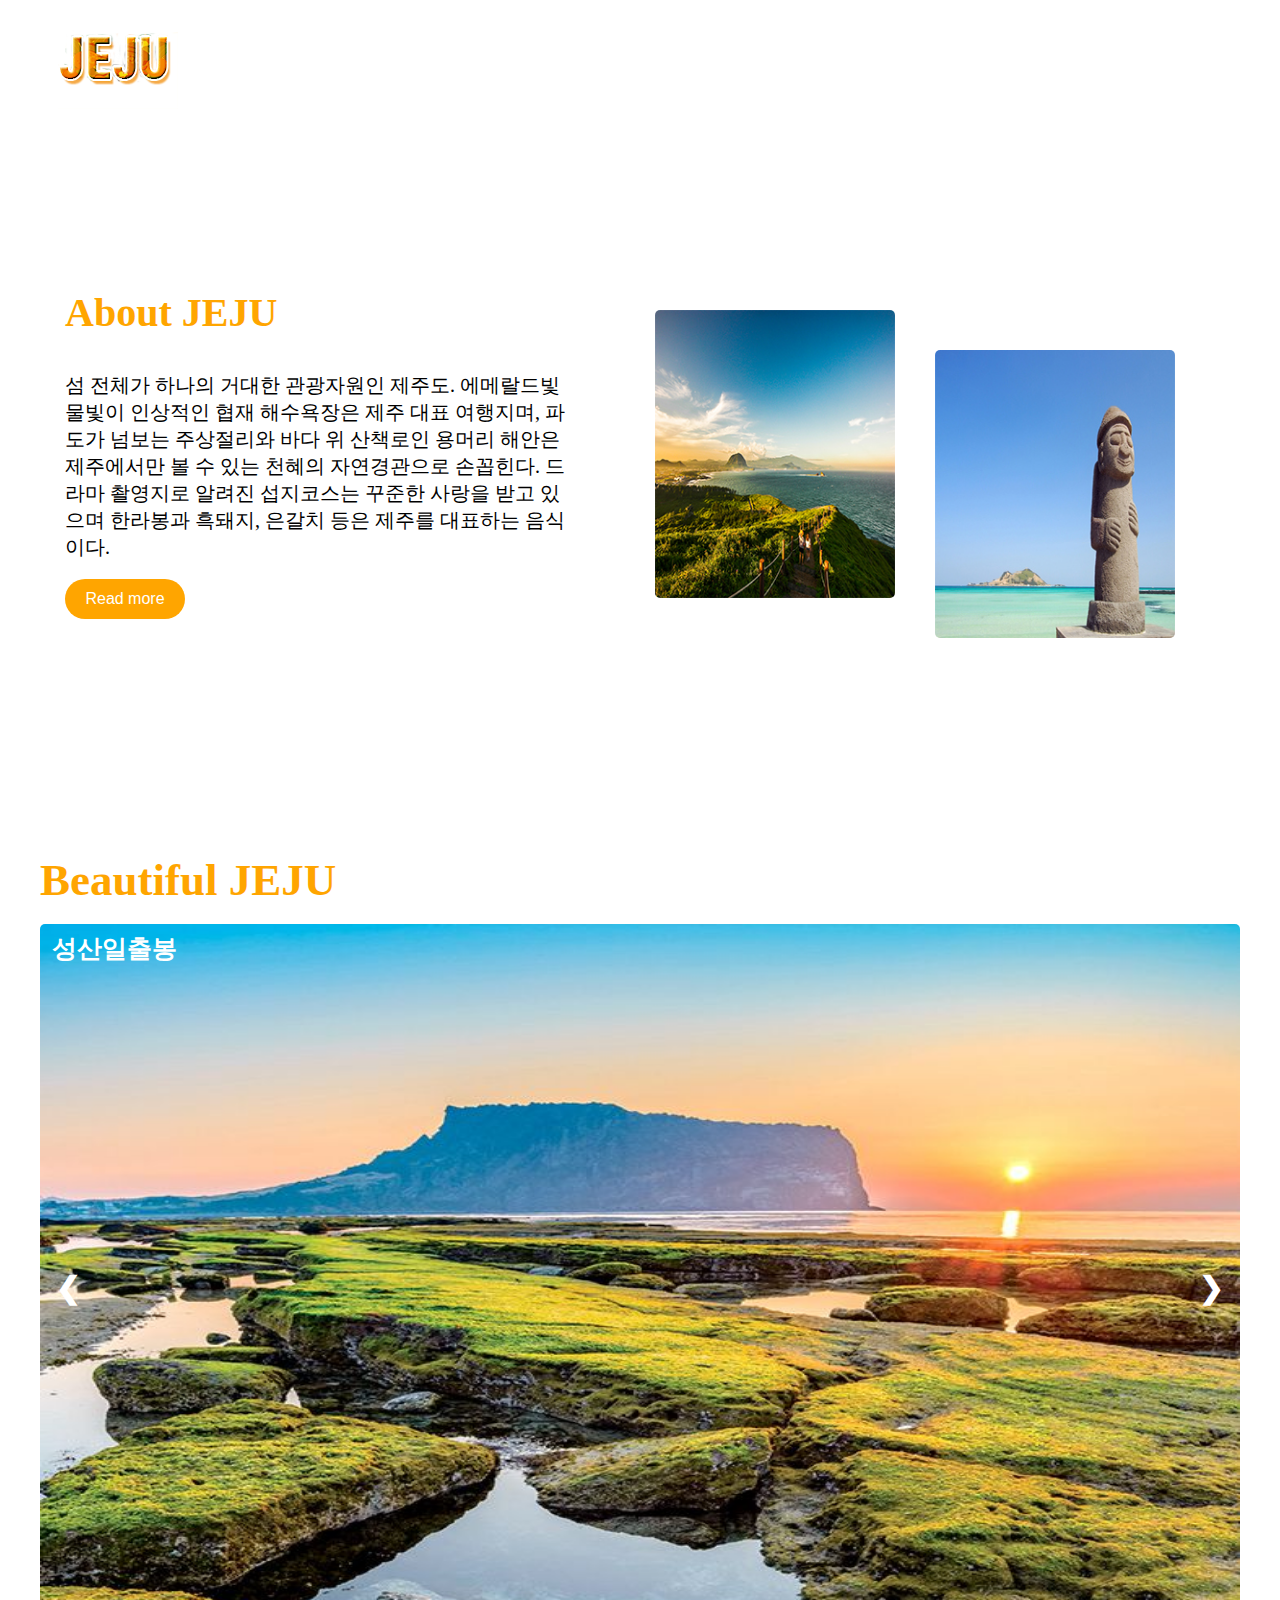
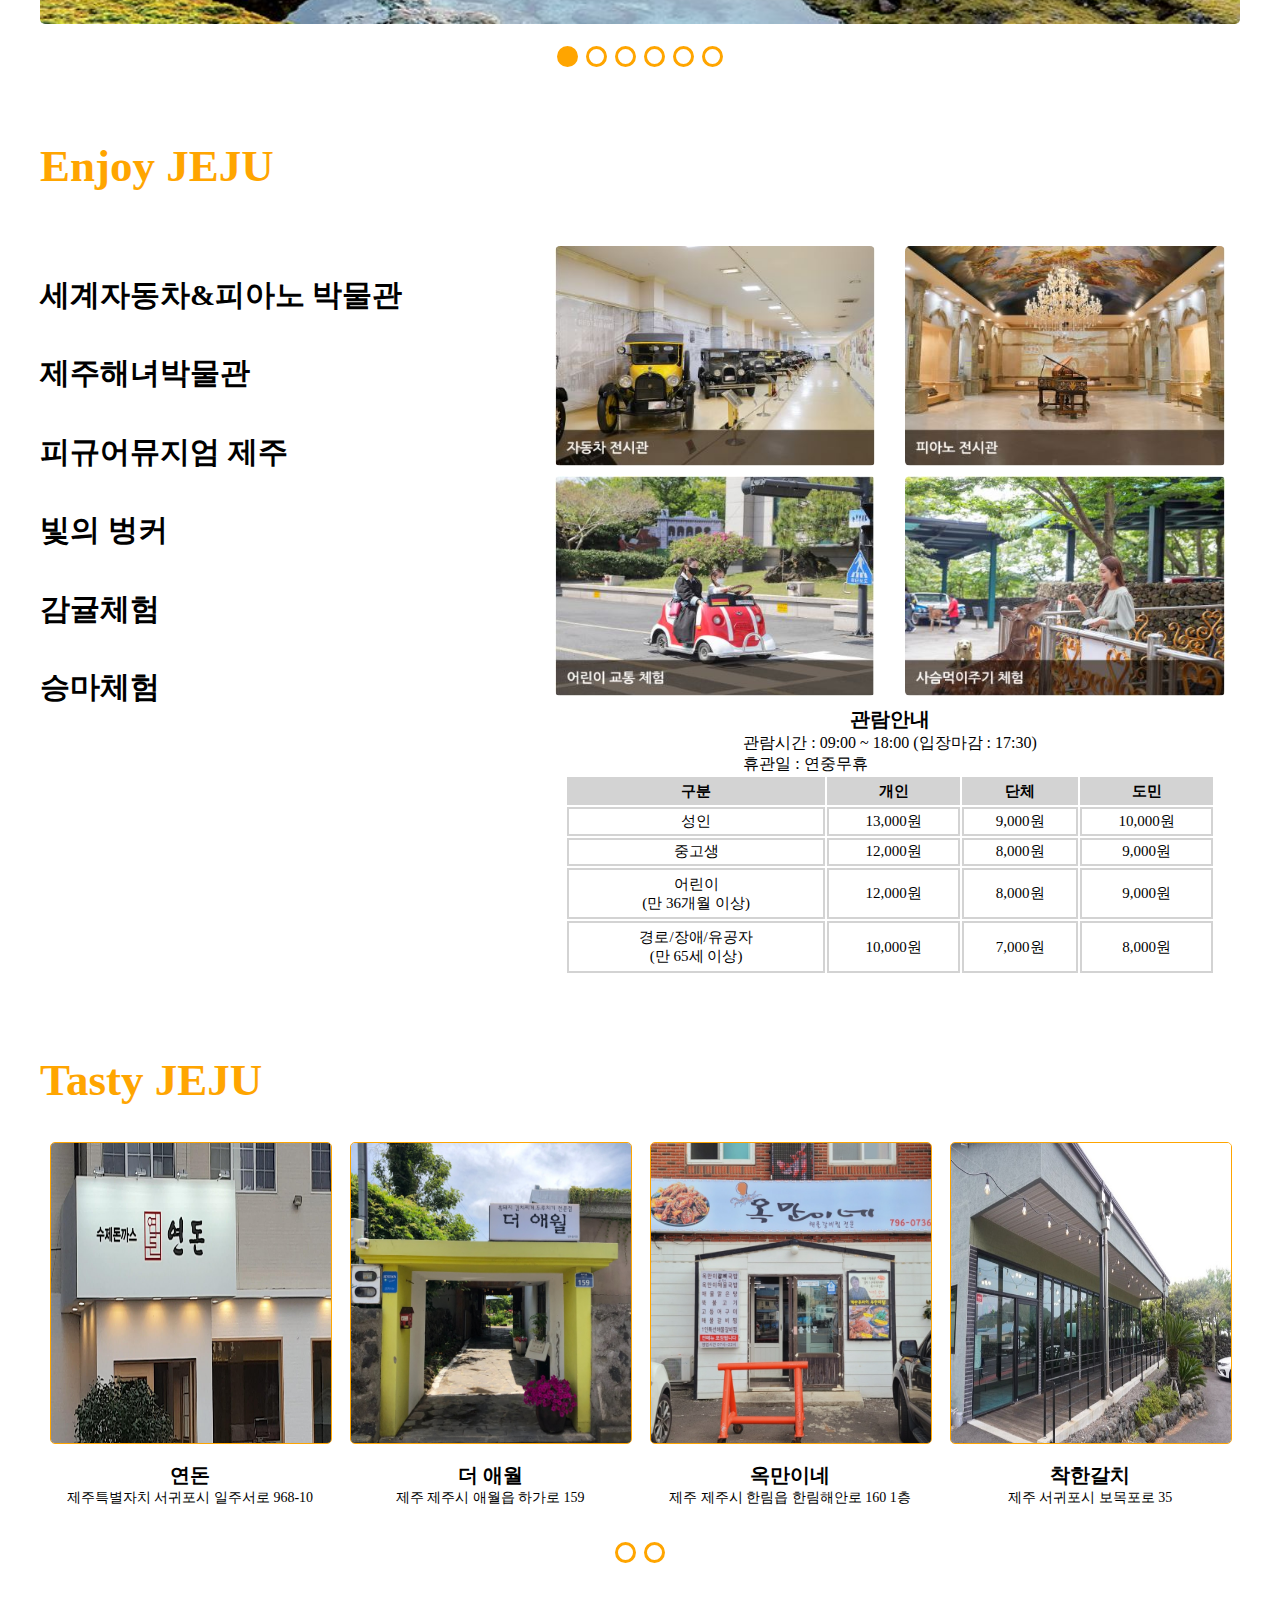
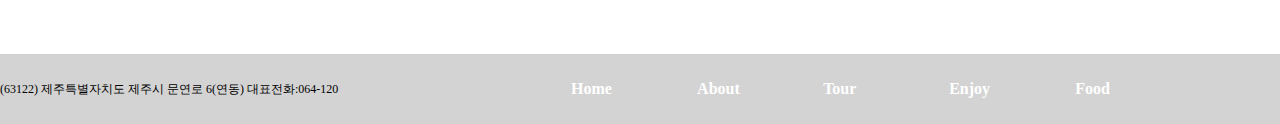
==== index.html @ 67ec4fa1 "수정" ====
<!DOCTYPE html>
<html lang="en">
<head>
    <meta charset="UTF-8">
    <meta http-equiv="X-UA-Compatible" content="IE=edge">
    <meta name="viewport" content="width=device-width, initial-scale=1.0">
    <title>Beautiful JEJU</title>
    <link rel="stylesheet" href="css/common.css">
    <link rel="stylesheet" href="css/main.css">

    <script src="https://ajax.googleapis.com/ajax/libs/jquery/3.6.0/jquery.min.js" ></script>
    <script src="js/sectionthree_button.js"></script>
    <script src="js/sectionfour img.js"></script>
    <script src="js/sectionfour img2.js"></script>
    <script src="js/sectionfour img3.js"></script>
    <script src="js/sectionfour img4.js"></script>
    <script src="js/sectionfour img5.js"></script>
    <script src="js/sectionfour img6.js"></script>
    <script src="js/sectionfour img7.js"></script>
    <script src="js/sectionfour img8.js"></script>
    
    
</head>
<body>
    <div id="wrap">

    <header>
        <video src="video/header2.mp4" autoplay loop muted></video>
        <div id="headerul">
          <ul>
              <li><a href="index.html"><img src="img/logo.png" alt="logo"></a></li>
              <li><a href="#sectionone">About</a></li>
              <li><a href="#sectiontwo">Tour</a></li>
              <li><a href="#sectionthree">Enjoy</a></li>
              <li><a href="#sectionfour">Food</a></li>
          </ul>
        </div>
    </header>
    
    <button onclick="topFunction()" id="topbtn" >Top</button>

    <script>
       
    mybutton = document.getElementById("topbtn");

    window.onscroll = function() {scrollFunction()};

    function scrollFunction() {
    if (document.body.scrollTop > 200 || document.documentElement.scrollTop > 200) {
    mybutton.style.display = "block";
    } else {
    mybutton.style.display = "none";
    }
    }
    function topFunction() {
     document.body.scrollTop = 0; 
    document.documentElement.scrollTop = 0; 
    }
    </script>

    <div id="sectionone">
        <div id="sectionone_div">
        <div id="sectionone_text">
      <h1>About JEJU</h1><br><br>
      <span>섬 전체가 하나의 거대한 관광자원인 제주도. 에메랄드빛 물빛이 인상적인 협재 해수욕장은
           제주 대표 여행지며, 파도가 넘보는 주상절리와 바다 위 산책로인 용머리 해안은 제주에서만 
           볼 수 있는 천혜의 자연경관으로 손꼽힌다. 드라마 촬영지로 알려진 섭지코스는 꾸준한 사랑을
            받고 있으며 한라봉과 흑돼지, 은갈치 등은 제주를 대표하는 음식이다.</span><br><br>
            <button type="button">Read more</button>
        </div>
        
        <div id="sectionone_img">
           <img id="sectiononeimg_one" src="img/sectionone img_one.jpg" alt="img">
           <img id="sectiononeimg_two" src="img/sectionone img_two.jpg" alt="img" >
        </div>
       </div> 
    </div>

    

    <div id="sectiontwo">
        <div id="sectiontwo_div">
        <div id="sectiontwo_text"> 
            <h1>Beautiful JEJU</h1><br>       
        </div>

        <div id="sectiontwo_slide">
          
          <div class="mySlides fade">
            <img src="img/sectiontwo_img1(성산일출봉).jpg" alt="img">
            <div class="slide_text">성산일출봉</div>
          </div>

          <div class="mySlides fade">
              <img src="img/sectiontwo_img2(천지연폭포).jpg" alt="img">
              <div class="slide_text">천지연폭포</div>
          </div>

          <div class="mySlides fade">
              <img src="img/sectiontwo_img3(협재).jpg" alt="img">
              <div class="slide_text">협재해수욕장</div>
          </div>

          <div class="mySlides fade">
              <img src="img/sectiontwo_img4(한라산백록담).jpg" alt="img">
              <div class="slide_text">한라산</div>
          </div>

          <div class="mySlides fade">
              <img src="img/sectiontwo_img5(섭지코지).jpg" alt="img">
              <div class="slide_text">섭지코지</div>
          </div>

          <div class="mySlides fade">
              <img src="img/sectiontwo_img6(쇠소깍).jpg" alt="img">
              <div class="slide_text">쇠소깍</div>
          </div>

          <a class="prev" onclick="plusSlides(-1)">&#10094;</a>
          <a class="next" onclick="plusSlides(1)">&#10095;</a>

        </div><br>
        <div style="text-align: center;">
           <span class="dot" onclick="currentSlide(1)"></span>
           <span class="dot" onclick="currentSlide(2)"></span>
           <span class="dot" onclick="currentSlide(3)"></span>
           <span class="dot" onclick="currentSlide(4)"></span>
           <span class="dot" onclick="currentSlide(5)"></span>
           <span class="dot" onclick="currentSlide(6)"></span>
        </div>
        
      </div>  
    </div>
 
         <script>
        var slideIndex = 0;
        showSlides();
        
        function showSlides() {
        var i;
        var slides = document.getElementsByClassName("mySlides");
        var dots = document.getElementsByClassName("dot");
        for (i = 0; i < slides.length; i++) {
            slides[i].style.display = "none";  
        }
        slideIndex++;
        if (slideIndex > slides.length) {slideIndex = 1}    
        for (i = 0; i < dots.length; i++) {
            dots[i].className = dots[i].className.replace(" active", "");
        }
        slides[slideIndex-1].style.display = "block";  
        dots[slideIndex-1].className += " active";
        setTimeout(showSlides, 3000);
        }

        
    </script>   

    <script>
        var slideIndex = 1;
        showSlidestwo(slideIndex);

        function plusSlides(n) {
        showSlidestwo(slideIndex += n);
        }

        function currentSlide(n) {
        showSlidestwo(slideIndex = n);
        }

        function showSlidestwo(n) {
        var i;
        var slides = document.getElementsByClassName("mySlides");
        var dots = document.getElementsByClassName("dot");
        if (n > slides.length) {slideIndex = 1}    
        if (n < 1) {slideIndex = slides.length}
        for (i = 0; i < slides.length; i++) {
        slides[i].style.display = "none";  
        }
        for (i = 0; i < dots.length; i++) {
        dots[i].className = dots[i].className.replace(" active", "");
        }
        slides[slideIndex-1].style.display = "block";  
        dots[slideIndex-1].className += " active";
        }
    </script>
     

    <div id="sectionthree">
        <div id="sectionthree_div">
        <div id="sectionthree_text">
           <br><br> <h1>Enjoy JEJU</h1>
        </div>
        <br><br><br>
        <div id="sectionthree_button">
           <ul>
              <li id="btn1"><span>세계자동차&피아노 박물관</span></li> 
              <li id="btn2"><span >제주해녀박물관</span></li>
              <li id="btn3"><span>피규어뮤지엄 제주</span></li>
              <li id="btn4"><span>빛의 벙커</span></li>
              <li id="btn5"><span>감귤체험</span></li>
              <li id="btn6"><span>승마체험</span></li>
           </ul>

           <div id="sectionthree_imgbox">
             <div id="box1">
                 <img src="img/car.JPG" alt="img">
                 <img src="img/piano.JPG" alt="img">
                 <img src="img/child.JPG" alt="img">
                 <img src="img/deer.JPG" alt="img">
             </div>
             <div id="infobox">
                 <div>
                 <p>관람안내</p>
                 <span>관람시간 : 09:00 ~ 18:00 (입장마감 : 17:30)</span><br>
                 <span>휴관일 : 연중무휴</span>
                </div>
             <table>
                 
                 <tr>
                     <th>구분</th>
                     <th>개인</th>
                     <th>단체</th>
                     <th>도민</th>
                 </tr>
                 <tr>
                     <td>성인</td>
                     <td>13,000원</td>
                     <td>9,000원</td>
                     <td>10,000원</td>
                 </tr>
                 <tr>
                     <td>중고생</td>
                     <td>12,000원</td>
                     <td>8,000원</td>
                     <td>9,000원</td>
                 </tr>
                 <tr>
                     <td>어린이<br>(만 36개월 이상)</td>
                     <td>12,000원</td>
                     <td>8,000원</td>
                     <td>9,000원</td>
                 </tr>
                 <tr>
                     <td>경로/장애/유공자<br>(만 65세 이상)</td>
                     <td>10,000원</td>
                     <td>7,000원</td>
                     <td>8,000원</td>
                 </tr>
                 
             </table>
            </div>
            </div>
           
           <div id="sectionthree_imgbox2">
              <div id="box2">
                  <img src="img/home(해녀의집).jpg" alt="img">
                  <img src="img/fire(불턱).jpg" alt="img">
                  <img src="img/sea(바다속으로).jpg" alt="img">
                  <img src="img/history(해녀의역사).jpg" alt="img">
              </div>
              <div id="infobox2">
              <table id="infobox_table1">
                 <p>관람시간</p>
                 <tr>
                     <th>관람시간</th>
                     <td>09:00 ~ 17:00</td>
                 </tr>
                 <tr>
                     <th>매표시간</th>
                     <td>09:00 ~ 17:00</td>
                 </tr>
                 <tr>
                     <th>어린이해녀관 운영시간</th>
                     <td>09:00 ~ 17:00(제한적 시범개방 중 휴관)</td>
                 </tr>
                 <tr>
                     <th>휴관일</th>
                     <td>1월 1일, 설날, 추석, 매주 월요일</td>
                 </tr>
              </table><br>
              <table id="infobox_table2">
                  <p>관람요금</p>
                  <tr>
                      <th>성인(25 ~ 64세)</th>
                      <td>개인 1,100원 / 단체 800원</td>
                  </tr>
                  <tr>
                      <th>청소년(13 ~ 24세) 및 군인</th>
                      <td>개인 500원 / 단체 300원</td>
                  </tr>
              </table>
            </div>
           </div>

          <div id="sectionthree_imgbox3">
            <div id="box3">
                <img src="img/tanos.jpg" alt="img">
                <img src="img/hulk.jpg" alt="img">
                <img src="img/joker.jpg" alt="img">
                <img src="img/alien.jpg" alt="img">
            </div>
            <div id="infobox3">
                <div id="text">
                <p>관람안내</p>
                <span>관람시간 : 10:00 ~ 18:00(입장마감 17시 30분)</span>
                <span id="left">휴관일 : 연중무휴</span><br>
            </div>
               <table >
                <p>관람요금</p>
                <tr>
                    <th>구분</th>
                    <th>성인</th>
                    <th>청소년</th>
                    <th>어린이</th>
                    <th>경로우대</th>
                </tr>
                <tr>
                    <th>개인</th>
                    <td>12,000원</td>
                    <td>10,000원</td>
                    <td>9,000원</td>
                    <td>9,000원</td>
                </tr>
                <tr>
                    <th>단체</th>
                    <td>10,000원</td>
                    <td>8,000원</td>
                    <td>7,000원</td>
                    <td>7,000원</td>
                </tr>
               </table>
            </div>
          </div>

          <div id="sectionthree_imgbox4">
              <div id="box4">
             <img src="img/sectionthree_4-1.png" alt="img">
             <img src="img/sectionthree_4-2.png" alt="img">
             <img src="img/sectionthree_4-3.png" alt="img">
             <img src="img/sectionthree_4-4.png" alt="img">
            </div>
          
          <div id="infobox4">
              <div id="text">
                  <p>관람안내</p>
                  <span>관람시간 : 10:00 ~ 19시(4월~9월, 입장마갑 18시)</span>
                  <span><b>관람시간 :</b>  10:00 ~ 18시(10월~3월, 입장마감 17시)</span>
              </div>
               <table>
                  <tr>
                      <th>대상</th>
                      <th>개인</th>
                      <th>단체/도민</th>
                  </tr>
                  <tr>
                      <td>성인 (20세이상)</td>
                      <td>18,000원</td>
                      <td>16,000원</td>
                  </tr>
                  <tr>
                      <td>청소년 (14세 ~ 19세)</td>
                      <td>13,000원</td>
                      <td>11,000원</td>
                  </tr>
                  <tr>
                      <td>어린이 (8세 ~ 13세)</td>
                      <td>10,000원</td>
                      <td>8,000원</td>
                  </tr>
                  <tr>
                      <td>특별요금 (4세 ~ 7세 미취학아동, 장애인 본인 할인)</td>
                      <td>8,000원</td>
                      <td>6,000원</td>
                  </tr>
                  
              </table>
            </div>
          </div>
           
          <div id="sectionthree_imgbox5">
            <div id="box5">
              <img src="img/sectionthree_5-1.JPG" alt="img">
              <img src="img/sectionthree_5-2.png" alt="img">
              <img src="img/sectionthree_5-3.JPG" alt="img">
              <img src="img/sectionthree_5-4.JPG" alt="img">
            </div>
            <div id="infobox5">
                <img src="img/infobox5_text.jpg" alt="">
              </div>
           </div>
               
            <div id="sectionthree_imgbox6">
              <div id="box6">
                  <img src="img/sectionthree_6-1.jpg" alt="img">
                  <img src="img/sectionthree_6-2.jpg" alt="img">
                  <img src="img/sectionthree_6-3.jpg" alt="img">
                  <img src="img/sectionthree_6-4.jpg" alt="img">
              </div>
              <div id="infobox6">
                 <div id="text">
                    <p>체험안내</p>
                    <span>체험시간 : 09:00 ~ 17:00(12:30 ~ 13:30 점심시간)</span>
                    <span>*연중무휴(매주 화요일은 사진 작가님 휴무일 입니다.)</span>
                 </div>
                 <table>
                     <tr>
                         <th>코스</th>
                         <th>요금</th>
                         <th>소요 시간</th>
                     </tr>
                     <tr>
                         <td>숲길A</td>
                         <td>44,000원</td>
                         <td>15분</td>
                     </tr>
                     <tr>
                         <td>숲길B</td>
                         <td>66,000원</td>
                         <td>30분</td>
                     </tr>
                     <tr>
                         <td>초원A</td>
                         <td>33,000원</td>
                         <td>15분</td>
                     </tr>
                     <tr>
                         <td>초원B</td>
                         <td>55,000원</td>
                         <td>30분</td>
                     </tr>
                     <tr>
                         <td>C코스(숲+초원)</td>
                         <td>110,000원</td>
                         <td>60분</td>
                     </tr>
                     <tr>
                         <td>액자 사진 촬영(액자+스냅사진 10장)</td>
                         <td>50,000원</td>
                         <td>보정 작업 3~4일 소요</td>
                     </tr>
                 </table>
              </div>
            </div>
                 
            </div>
          </div>

        </div>

    
    

   

    <div id="sectionfour">
        <div id="sectionfour_div">
           <div id="sectionfour_text">
               <h1>Tasty JEJU</h1><br><br>
           </div>
           <div id="sectionfour_slide1">
             <div id="sectionfour_1-1">
                <img src="img/sectionfour_1-1-1.jpg" alt="img" name="dongga"><br>
              <b>연돈</b> 
              <span>제주특별자치 서귀포시 일주서로 968-10</span> 
              </div> 
           <div>
               <img src="img/sectionfour_2-1-1.jpg" alt="img" name="blackpig"><br>
               <b>더 애월</b>
               <span>제주 제주시 애월읍 하가로 159</span>
           </div>
           <div>
               <img src="img/sectionfour_3-1-1.jpg" alt="img" name="okman"><br>
               <b>옥만이네</b>
               <span>제주 제주시 한림읍 한림해안로 160 1층</span>
           </div>
           <div>
               <img src="img/sectionfour_4-1-1.jpg" alt="img" name='garchi'><br>
               <b>착한갈치</b>
               <span>제주 서귀포시 보목포로 35</span>
           </div>
           </div>
           <div id="none">
           <div id="sectionfour_slide2">
             <div>
                 <img src="img/sectionfour_5-1-1.jpg" alt="img" name='lobster'><br>
                 <b>랍스터빈</b>
                 <span>제주 제주시 애월읍 애월해안로 752 1층</span>
             </div>
             <div>
                 <img src="img/sectionfour_6-1-1.jpg" alt="img" name='blackpig2'><br>
                 <b>돈사돈</b>
                 <span>제주 제주시 우평로 19</span>
             </div>
             <div>
                 <img src="img/sectionfour_7-1-1.jpg" alt="img" name='sammoo'><br>
                 <b>삼무국수</b>
                 <span>제주 제주시 삼무로3길 46-1 삼광빌딩</span>
             </div>
             <div>
                 <img src="img/sectionfour_8-1-1.jpg" alt="img" name='ssambob'><br>
                 <b>이춘옥원조고등어쌈밥</b>
                 <span>제주 제주시 애월읍 일주서로 7213</span>
             </div>
           </div>
        </div>
           <div style="text-align: center;">
            <span class="dot2" ></span>
            <span class="dot3" ></span>
            </div>
        </div>
    </div>




    <footer>
        <div id="realfooter">
        <span>(63122) 제주특별자치도 제주시 문연로 6(연동) 대표전화:064-120</span>
        <div id="footerul">
            <ul id="a">
                <li><a href="#headerul">Home</a></li>
                <li><a href="#sectionone">About</a></li>
                <li><a href="#sectiontwo">Tour</a></li>
                <li><a href="#sectionthree">Enjoy</a></li>
                <li><a href="#sectionfour">Food</a></li>
            </ul>
          </div>
        </div>
    </footer>

</div>
</body>
</html>
---- css/common.css ----
@charset "UTF-8";



@media (max-width:599px) {
       header{width: 100%; height: auto; }
       header video{width: 100%; height: auto;}
       #headerul{position: absolute;left: 3%; top: 1%;}
       #headerul ul{display: flex; justify-content: space-around; align-items: center; width: 600px;}
       #headerul li a{font-size: 30px; color: white; font-weight: bold; }
       #headerul a:hover{color: orange;}
       
       footer{width: 100%; height: 70px; background-color: lightgray;}
       #realfooter{display: flex; justify-content: space-between; 
              align-items: center; width: 100%;}
       footer span{width: 50%; height: auto; font-size: 75%;}       
       #footerul{ width: 80%; height: 70px;}
       #footerul #a{display: flex; flex-direction: row; justify-content: space-evenly; align-items: center; width: 80%; height: 70px;}
       #footerul ul li{width: 100%; height: auto;}
       #footerul li a{font-size: 1em; color: white; font-weight: bold;}
       #footerul a:hover{color: orange;}
}


@media (min-width:600px) {
       header{width: 100%; height: auto; }
       header video{width: 100%; height: auto;}
       #headerul{position: absolute;left: 3%; top: 1%;}
       #headerul ul{display: flex; justify-content: space-around; align-items: center; width: 600px;}
       #headerul li a{font-size: 30px; color: white; font-weight: bold; }
       #headerul a:hover{color: orange;}
       
       footer{width: 100%; height: 70px; background-color: lightgray;}
       #realfooter{display: flex; justify-content: space-between; 
              align-items: center; width: 100%;}
       footer span{width: 50%; height: auto; font-size: 75%;}       
       #footerul{ width: 80%; height: 70px;}
       #footerul #a{display: flex; flex-direction: row; justify-content: space-evenly; align-items: center; width: 80%; height: 70px;}
       #footerul ul li{width: 100%; height: auto;}
       #footerul li a{font-size: 1em; color: white; font-weight: bold;}
       #footerul a:hover{color: orange;}
}


@media (min-width:1300px) {
       header{width: 100%; height: auto; }
       header video{width: 100%; height: auto;}
       #headerul{position: absolute;left: 3%; top: 1%;}
       #headerul ul{display: flex; justify-content: space-around; align-items: center; width: 600px;}
       #headerul li a{font-size: 30px; color: white; font-weight: bold; }
       #headerul a:hover{color: orange;}
       
       footer{width: 100%; height: 70px; background-color: lightgray;}
       #realfooter{display: flex; justify-content: space-between; 
              align-items: center; width: 1300px;}
       footer span{width: 470px; height: auto; font-size: 100%;}       
       #footerul{ width: 600px; height: 70px;}
       #footerul #a{display: flex; flex-direction: row; justify-content: space-evenly; align-items: center; width: 600px; height: 70px;}
       #footerul ul li{width: 100%; height: auto;}
       #footerul li a{font-size: 25px; color: white; font-weight: bold;}
       #footerul a:hover{color: orange;}
}
---- css/main.css ----
@charset "UTF-8";


*{margin: 0 auto; padding: 0; }
ul,li,a{list-style: none; text-decoration: none;}
#wrap{width: 100%; height: auto;}



@media (max-width:599px) {
    #topbtn {display: none; position: fixed; bottom: 20px; right: 50px; z-index: 1; 
        border: none; background-color: orange; color: white; cursor: pointer; 
        border-radius: 50px; font-size: 18px; transition: 0.2s ease-in-out;
        width: 50px; height: 50px;}
    #topbtn:hover {background-color: skyblue;  }
    
    #sectionone{width: 100%; height: 600px;  display: flex;
                  align-items: center; }
    #sectionone_div{display: flex;
        justify-content: space-around; align-items: center; width: 100%; height: auto;}              
    #sectionone_text{width: 500px; height: auto;  }
    #sectionone h1{color: orange; font-weight: bold; font-size: 40px;}
    #sectionone span{font-size: 1em;}
    #sectionone button{width: 120px; height: 40px; border-radius: 22px; color: white; 
                     background-color: orange; border: none; font-size: 16px; cursor: pointer;}
    #sectionone button:hover{opacity: 0.7;}                
    #sectionone_img{width: 80%; height: auto;  display: flex; justify-content: space-evenly; 
        align-items: center;}
    #sectionone_img img{border-radius: 5px; }
    #sectiononeimg_one{margin: 0;}
    #sectiononeimg_two{margin: 80px 0 0 0;}
    
    #sectiontwo{width: 100%; height: 950px; display: flex; align-items: center;}
    #sectiontwo_div{width: 100%; height: 750px; display: flex;
                    flex-direction: column;}
    #sectiontwo_text{width: 350px; height: auto;   margin: 0;}
    #sectiontwo_text h1{color: orange; font-weight: bold; font-size: 45px; }
    
    #sectiontwo_slide{box-sizing: border-box; max-width: 1200px; position: relative; margin: auto;}
    .mySlides{display: none;}
    #sectiontwo_slide img{width: 100%; height: 700px; border-radius: 5px;}
    .prev, .next { cursor: pointer; position: absolute; top: 50%; width: auto; margin-top: -22px;
        padding: 16px; color: white; font-weight: bold; font-size: 30px; transition: 0.4s ease;
        border-radius: 0 3px 3px 0; user-select: none;}
    .next{right: 0; border-radius: 3px 0 0 3px;}   
    .prev:hover, .next:hover{color: orange; background-color: white}
    .slide_text{color: white; font-size: 25px; padding: 8px 12px; position: absolute; top: 0;
                font-weight: bold;}
    .dot { cursor: pointer; height: 15px; width: 15px; margin: 0 2px; background-color: white;
        border-radius: 50%; display: inline-block; transition: background-color 0.5s ease;
         border: 3px solid orange;}
    .active, .dot:hover { background-color: orange;  }   
    .mySlides{-webkit-animation-name: fade; -webkit-animation-duration: 1.5s; animation-name: fade;
              animation-duration: 1.5s;}
              @-webkit-keyframes fade {from {opacity: .4} to {opacity: 1}  }
              
              @keyframes fade { from {opacity: .4} to {opacity: 1} }
              
    
    #sectionthree{width: 100%; height: 950px; }
    #sectionthree_div{width: 100%; height: 900px; display: flex; flex-direction: column;
                      }
    #sectionthree_text{margin: 0;}
    #sectionthree_text h1{color: orange; font-weight: bold; font-size: 45px;} 
    #sectionthree_button{display: flex; justify-content: space-evenly; width: 100%; height: auto; }                 
    #sectionthree_button ul{width: 50%; height: auto; display: flex; flex-direction: column;
                            justify-content: space-evenly;}
    #sectionthree_button ul li{margin: 0; width: 60%; height: 50px; font-size: 1.5em; font-weight: bold; 
                               cursor: pointer; }
    #sectionthree_button ul li:hover{text-decoration: underline orange;  }
    #sectionthree_button ul li:active{text-decoration: underline orange;}
    #sectionthree_imgbox{width: 50%; height: 735px;}
    #box1{width: 100%; height: 460px; display: flex; flex-wrap: wrap; justify-content: space-evenly;}
    #sectionthree_imgbox img{width: 48%; height: 220px; border-radius: 5px; }
    #infobox{width: 100%; height: auto; display: flex; justify-content: space-evenly; flex-direction: column;}
    #infobox p{font-size: 20px; font-weight: bold; text-align: center;}
    #infobox table{width: 100%; height: 200px; text-align: center;}
    #infobox table tr th{background-color: lightgray;}
    #infobox table tr,th,td{border: 2px solid lightgray;}
    
    #sectionthree_imgbox2{width: 50%; height: 735px;display: none;}
    #box2{width: 100%; height: 460px; display: flex; flex-wrap: wrap; }
    #sectionthree_imgbox2 img{width: 48%; height: 220px; border-radius: 5px; }
    #infobox2{width: 100%; height: auto; display: flex; justify-content: space-evenly; flex-direction: column;}
    #infobox2 p{font-size: 20px; font-weight: bold; text-align: center;}
    #infobox2 table{width: 100%; height: 200px; text-align: center;}
    #infobox2 table tr th{background-color: lightgray;}
    #infobox2 table tr,th,td{border: 2px solid lightgray;}
    #infobox2 #infobox_table1{width: 100%; height: 100px;}
    #infobox2 #infobox_table2{width: 100%; height: 80px;}
    
    #sectionthree_imgbox3{width: 50%; height: 735px;display: none;}
    #box3{width: 100%; height: 460px; display: flex; flex-wrap: wrap; }
    #sectionthree_imgbox3 img{width: 48%; height: 220px; border-radius: 5px; }
    #infobox3{width: 100%; height: auto; display: flex; justify-content: space-evenly; flex-direction: column;}
    #infobox3 p{font-size: 20px; font-weight: bold; text-align: center;}
    #text{display: flex; flex-direction: column; }
    #left{margin-left: 0px;}
    #infobox3 table{width: 100%; height: 200px; text-align: center;}
    #infobox3 table tr th{background-color: lightgray;}
    #infobox3 table tr,th,td{border: 2px solid lightgray;}
    #infobox3 table{width: 100%; height: 150px;}
    
    #sectionthree_imgbox4{width: 50%; height: 735px;display:none ;}
    #box4{width: 100%; height: 460px; display: flex; flex-wrap: wrap; }
    #sectionthree_imgbox4 img{width: 48%; height: 220px; border-radius: 5px; }
    #infobox4{width: 100%; height: auto; display: flex; justify-content: space-evenly; flex-direction: column;}
    #infobox4 p{font-size: 20px; font-weight: bold; text-align: center;}
    #infobox4 table{width: 100%; height: 200px; text-align: center;}
    #infobox4 table tr th{background-color: lightgray;}
    #infobox4 table tr,th,td{border: 2px solid lightgray; font-size: 94%;}
    #infobox4 b{color: white; font-weight: normal;}
    
    #sectionthree_imgbox5{width: 50%; height: 735px;display: none;}
    #box5{width: 100%; height: 460px; display: flex; flex-wrap: wrap; }
    #sectionthree_imgbox5 img{width: 48%; height: 220px; border-radius: 5px;}
    #infobox5{width: 100%; height: auto; display: flex; justify-content: space-evenly; flex-direction: column; }
    #infobox5 img{width: 100%; height: 100%; border-radius: 0;}
    
    #sectionthree_imgbox6{width: 50%; height: 735px;display:none ;}
    #box6{width: 100%; height: 460px; display: flex; flex-wrap: wrap; }
    #sectionthree_imgbox6 img{width: 48%; height: 220px; border-radius: 5px;}
    #infobox6{width: 100%; height: auto; display: flex; justify-content: space-evenly; flex-direction: column;}
    #infobox6 p{font-size: 20px; font-weight: bold; text-align: center;}
    #infobox6 table{width: 100%; height: 200px; text-align: center;}
    #infobox6 table tr th{background-color: lightgray;}
    #infobox6 table tr,th,td{border: 2px solid lightgray; font-size: 94%;}
    #infobox6 b{color: white; font-weight: normal;}
    
    #sectionfour{width: 100%; height: 600px; }
    #sectionfour_div{width: 100%; height: 600px; display: flex;
        flex-direction: column; }
    #sectionfour_text{width: 300px; height: auto;   margin: 0;}
    #sectionfour_text h1{color: orange; font-weight: bold; font-size: 45px; }
    #sectionfour_slide1{width: 100%; height: auto; display: flex; justify-content: space-evenly;
                        align-items: center;  }
    #sectionfour_slide1 div{width: 90%; height: 400px; display: flex; flex-direction: column; }
    #sectionfour_slide1 div img{width: 90%; height: 300px; border-radius: 5px; border: 1px solid orange;}
    #sectionfour_slide1 div b{font-size: 1em; font-weight: bold;}
    #sectionfour_slide1 div span{font-size: 80%;}
    #none{display: none; width: 100%; height: auto;}
    #sectionfour_slide2{width: 100%; height: auto; display: flex; justify-content: space-evenly;
        align-items: center;  }
    #sectionfour_slide2 div{width: 90%; height: 400px; display: flex; flex-direction: column; }
    #sectionfour_slide2 div img{width: 90%; height: 300px; border-radius: 5px; border: 1px solid orange;}
    #sectionfour_slide2 div b{font-size: 1em; font-weight: bold;}
    #sectionfour_slide2 div span{font-size: 80%;}
    .dot2,.dot3{ cursor: pointer; height: 15px; width: 15px; margin: 0 2px; background-color: white;
        border-radius: 50%; display: inline-block; transition: 0.2s ease;
         border: 3px solid orange;}
    .dot2:hover,.dot3:hover{background-color: orange;}
}

@media (min-width:600px) {
    #topbtn {display: none; position: fixed; bottom: 20px; right: 50px; z-index: 1; 
        border: none; background-color: orange; color: white; cursor: pointer; 
        border-radius: 50px; font-size: 18px; transition: 0.2s ease-in-out;
        width: 50px; height: 50px;}
    #topbtn:hover {background-color: skyblue;  }
    
    #sectionone{width: 100%; height: 600px;  display: flex;
                  align-items: center; }
    #sectionone_div{display: flex;
        justify-content: space-evenly; align-items: center; width: 100%; height: auto;}              
    #sectionone_text{width: 36%; height: auto;  }
    #sectionone h1{color: orange; font-weight: bold; font-size: 40px; }
    #sectionone span{font-size: 1rem;}
    #sectionone button{width: 120px; height: 40px; border-radius: 22px; color: white; 
                     background-color: orange; border: none; font-size: 16px; cursor: pointer;}
    #sectionone button:hover{opacity: 0.7;}                
    #sectionone_img{width: 50%; height: auto;  display: flex; justify-content: space-evenly; 
        align-items: center; }
    #sectionone_img img{border-radius: 5px; width: 40%; height: auto;}
    #sectiononeimg_one{margin: 0;}
    #sectiononeimg_two{margin: 80px 0 0 0;}
    
    #sectiontwo{width: 100%; height: 950px; display: flex; align-items: center;}
    #sectiontwo_div{width: 100%; height: 750px; display: flex;
                    flex-direction: column;}
    #sectiontwo_text{width: 350px; height: auto;   margin: 0;}
    #sectiontwo_text h1{color: orange; font-weight: bold; font-size: 45px; }
    
    #sectiontwo_slide{box-sizing: border-box; max-width: 1200px; position: relative; margin: auto;}
    .mySlides{display: none; width: 100%;}
    #sectiontwo_slide img{width: 100%; height: 700px; border-radius: 5px;}
    .prev, .next { cursor: pointer; position: absolute; top: 50%; width: auto; margin-top: -22px;
        padding: 16px; color: white; font-weight: bold; font-size: 30px; transition: 0.4s ease;
        border-radius: 0 3px 3px 0; user-select: none;}
    .next{right: 0; border-radius: 3px 0 0 3px;}   
    .prev:hover, .next:hover{color: orange; background-color: white}
    .slide_text{color: white; font-size: 25px; padding: 8px 12px; position: absolute; top: 0;
                font-weight: bold;}
    .dot { cursor: pointer; height: 15px; width: 15px; margin: 0 2px; background-color: white;
        border-radius: 50%; display: inline-block; transition: background-color 0.5s ease;
         border: 3px solid orange;}
    .active, .dot:hover { background-color: orange;  }   
    .mySlides{-webkit-animation-name: fade; -webkit-animation-duration: 1.5s; animation-name: fade;
              animation-duration: 1.5s;}
              @-webkit-keyframes fade {from {opacity: .4} to {opacity: 1}  }
              
              @keyframes fade { from {opacity: .4} to {opacity: 1} }
              
    
    #sectionthree{width: 100%; height: 950px; }
    #sectionthree_div{width: 100%; height: 900px; display: flex; flex-direction: column;
                      }
    #sectionthree_text{margin: 0;}
    #sectionthree_text h1{color: orange; font-weight: bold; font-size: 45px;} 
    #sectionthree_button{display: flex; justify-content: space-evenly; width: 100%; height: auto; }                 
    #sectionthree_button ul{width: 50%; height: auto; display: flex; flex-direction: column;
                            justify-content: space-evenly;}
    #sectionthree_button ul li{margin: 0; width: 60%; height: 50px; font-size: 1.5em; font-weight: bold; 
                               cursor: pointer; }
    #sectionthree_button ul li:hover{text-decoration: underline orange;  }
    #sectionthree_button ul li:active{text-decoration: underline orange;}
    #sectionthree_imgbox{width: 50%; height: 735px;}
    #box1{width: 100%; height: 460px; display: flex; flex-wrap: wrap; justify-content: space-evenly;}
    #sectionthree_imgbox img{width: 48%; height: 220px; border-radius: 5px; }
    #infobox{width: 100%; height: auto; display: flex; justify-content: space-evenly; flex-direction: column;}
    #infobox p{font-size: 20px; font-weight: bold; text-align: center;}
    #infobox table{width: 100%; height: 200px; text-align: center;}
    #infobox table tr th{background-color: lightgray;}
    #infobox table tr,th,td{border: 2px solid lightgray;}
    
    #sectionthree_imgbox2{width: 50%; height: 735px;display: none;}
    #box2{width: 100%; height: 460px; display: flex; flex-wrap: wrap; }
    #sectionthree_imgbox2 img{width: 48%; height: 220px; border-radius: 5px; }
    #infobox2{width: 100%; height: auto; display: flex; justify-content: space-evenly; flex-direction: column;}
    #infobox2 p{font-size: 20px; font-weight: bold; text-align: center;}
    #infobox2 table{width: 100%; height: 200px; text-align: center;}
    #infobox2 table tr th{background-color: lightgray;}
    #infobox2 table tr,th,td{border: 2px solid lightgray;}
    #infobox2 #infobox_table1{width: 100%; height: 100px;}
    #infobox2 #infobox_table2{width: 100%; height: 80px;}
    
    #sectionthree_imgbox3{width: 50%; height: 735px;display: none;}
    #box3{width: 100%; height: 460px; display: flex; flex-wrap: wrap; }
    #sectionthree_imgbox3 img{width: 48%; height: 220px; border-radius: 5px; }
    #infobox3{width: 100%; height: auto; display: flex; justify-content: space-evenly; flex-direction: column;}
    #infobox3 p{font-size: 20px; font-weight: bold; text-align: center;}
    #text{display: flex; flex-direction: column; }
    #left{margin-left: 0px;}
    #infobox3 table{width: 100%; height: 200px; text-align: center;}
    #infobox3 table tr th{background-color: lightgray;}
    #infobox3 table tr,th,td{border: 2px solid lightgray;}
    #infobox3 table{width: 100%; height: 150px;}
    
    #sectionthree_imgbox4{width: 50%; height: 735px;display:none ;}
    #box4{width: 100%; height: 460px; display: flex; flex-wrap: wrap; }
    #sectionthree_imgbox4 img{width: 48%; height: 220px; border-radius: 5px; }
    #infobox4{width: 100%; height: auto; display: flex; justify-content: space-evenly; flex-direction: column;}
    #infobox4 p{font-size: 20px; font-weight: bold; text-align: center;}
    #infobox4 table{width: 100%; height: 200px; text-align: center;}
    #infobox4 table tr th{background-color: lightgray;}
    #infobox4 table tr,th,td{border: 2px solid lightgray; font-size: 94%;}
    #infobox4 b{color: white; font-weight: normal;}
    
    #sectionthree_imgbox5{width: 50%; height: 735px;display: none;}
    #box5{width: 100%; height: 460px; display: flex; flex-wrap: wrap; }
    #sectionthree_imgbox5 img{width: 48%; height: 220px; border-radius: 5px;}
    #infobox5{width: 100%; height: auto; display: flex; justify-content: space-evenly; flex-direction: column; }
    #infobox5 img{width: 100%; height: 100%; border-radius: 0;}
    
    #sectionthree_imgbox6{width: 50%; height: 735px;display:none ;}
    #box6{width: 100%; height: 460px; display: flex; flex-wrap: wrap; }
    #sectionthree_imgbox6 img{width: 48%; height: 220px; border-radius: 5px;}
    #infobox6{width: 100%; height: auto; display: flex; justify-content: space-evenly; flex-direction: column;}
    #infobox6 p{font-size: 20px; font-weight: bold; text-align: center;}
    #infobox6 table{width: 100%; height: 200px; text-align: center;}
    #infobox6 table tr th{background-color: lightgray;}
    #infobox6 table tr,th,td{border: 2px solid lightgray; font-size: 94%;}
    #infobox6 b{color: white; font-weight: normal;}
    
    #sectionfour{width: 100%; height: 600px; }
    #sectionfour_div{width: 100%; height: 600px; display: flex;
        flex-direction: column; }
    #sectionfour_text{width: 300px; height: auto;   margin: 0;}
    #sectionfour_text h1{color: orange; font-weight: bold; font-size: 45px; }
    #sectionfour_slide1{width: 100%; height: auto; display: flex; justify-content: space-evenly;
                        align-items: center;  }
    #sectionfour_slide1 div{width: 90%; height: 400px; display: flex; flex-direction: column; }
    #sectionfour_slide1 div img{width: 90%; height: 300px; border-radius: 5px; border: 1px solid orange;}
    #sectionfour_slide1 div b{font-size: 1em; font-weight: bold;}
    #sectionfour_slide1 div span{font-size: 80%;}
    #none{display: none; width: 100%; height: auto;}
    #sectionfour_slide2{width: 100%; height: auto; display: flex; justify-content: space-evenly;
        align-items: center;  }
    #sectionfour_slide2 div{width: 90%; height: 400px; display: flex; flex-direction: column; }
    #sectionfour_slide2 div img{width: 90%; height: 300px; border-radius: 5px; border: 1px solid orange;}
    #sectionfour_slide2 div b{font-size: 1em; font-weight: bold;}
    #sectionfour_slide2 div span{font-size: 80%;}
    .dot2,.dot3{ cursor: pointer; height: 15px; width: 15px; margin: 0 2px; background-color: white;
        border-radius: 50%; display: inline-block; transition: 0.2s ease;
         border: 3px solid orange;}
    .dot2:hover,.dot3:hover{background-color: orange;}
}

@media (min-width:1200px) {
    #topbtn {display: none; position: fixed; bottom: 20px; right: 50px; z-index: 1; 
        border: none; background-color: orange; color: white; cursor: pointer; 
        border-radius: 50px; font-size: 18px; transition: 0.2s ease-in-out;
        width: 50px; height: 50px;}
    #topbtn:hover {background-color: skyblue;  }
    
    #sectionone{width: 100%; height: 600px;  display: flex;
                  align-items: center; }
    #sectionone_div{display: flex;
        justify-content: space-around; align-items: center; width: 1200px; height: auto;}              
    #sectionone_text{width: 500px; height: auto;  }
    #sectionone h1{color: orange; font-weight: bold; font-size: 40px;}
    #sectionone span{font-size: 20px;}
    #sectionone button{width: 120px; height: 40px; border-radius: 22px; color: white; 
                     background-color: orange; border: none; font-size: 16px; cursor: pointer;}
    #sectionone button:hover{opacity: 0.7;}                
    #sectionone_img{width: 600px; height: auto;  display: flex; justify-content: space-evenly; 
        align-items: center;}
    #sectionone_img img{border-radius: 5px; }
    #sectiononeimg_one{margin: 0;}
    #sectiononeimg_two{margin: 80px 0 0 0;}
    
    #sectiontwo{width: 100%; height: 950px; display: flex; align-items: center;}
    #sectiontwo_div{width: 1200px; height: 750px; display: flex;
                    flex-direction: column;}
    #sectiontwo_text{width: 350px; height: auto;   margin: 0;}
    #sectiontwo_text h1{color: orange; font-weight: bold; font-size: 45px; }
    
    #sectiontwo_slide{box-sizing: border-box; max-width: 1200px; position: relative; margin: auto;}
    .mySlides{display: none;}
    #sectiontwo_slide img{width: 1200px; height: 700px; border-radius: 5px;}
    .prev, .next { cursor: pointer; position: absolute; top: 50%; width: auto; margin-top: -22px;
        padding: 16px; color: white; font-weight: bold; font-size: 30px; transition: 0.4s ease;
        border-radius: 0 3px 3px 0; user-select: none;}
    .next{right: 0; border-radius: 3px 0 0 3px;}   
    .prev:hover, .next:hover{color: orange; background-color: white}
    .slide_text{color: white; font-size: 25px; padding: 8px 12px; position: absolute; top: 0;
                font-weight: bold;}
    .dot { cursor: pointer; height: 15px; width: 15px; margin: 0 2px; background-color: white;
        border-radius: 50%; display: inline-block; transition: background-color 0.5s ease;
         border: 3px solid orange;}
    .active, .dot:hover { background-color: orange;  }   
    .mySlides{-webkit-animation-name: fade; -webkit-animation-duration: 1.5s; animation-name: fade;
              animation-duration: 1.5s;}
              @-webkit-keyframes fade {from {opacity: .4} to {opacity: 1}  }
              
              @keyframes fade { from {opacity: .4} to {opacity: 1} }
              
    
    #sectionthree{width: 100%; height: 950px; }
    #sectionthree_div{width: 1200px; height: 900px; display: flex; flex-direction: column;
                      }
    #sectionthree_text{margin: 0;}
    #sectionthree_text h1{color: orange; font-weight: bold; font-size: 45px;} 
    #sectionthree_button{display: flex; justify-content: space-between; width: 1200px; height: auto; }                 
    #sectionthree_button ul{width: 500px; height: 500px; display: flex; flex-direction: column;
                            justify-content: space-evenly;}
    #sectionthree_button ul li{margin: 0; width: 400px; height: 50px; font-size: 30px; font-weight: bold; 
                               cursor: pointer; }
    #sectionthree_button ul li:hover{text-decoration: underline orange;  }
    #sectionthree_button ul li:active{text-decoration: underline orange;}
    #sectionthree_imgbox{width: 700px; height: 735px;}
    #box1{width: 700px; height: 460px; display: flex; flex-wrap: wrap; justify-content: space-evenly;}
    #sectionthree_imgbox img{width: 320px; height: 220px; border-radius: 5px;}
    #infobox{width: 700px; height: auto; display: flex; justify-content: space-evenly; flex-direction: column;}
    #infobox p{font-size: 20px; font-weight: bold; text-align: center;}
    #infobox table{width: 650px; height: 200px; text-align: center;}
    #infobox table tr th{background-color: lightgray;}
    #infobox table tr,th,td{border: 2px solid lightgray;}
    
    #sectionthree_imgbox2{width: 700px; height: 735px;display: none;}
    #box2{width: 700px; height: 460px; display: flex; flex-wrap: wrap; }
    #sectionthree_imgbox2 img{width: 320px; height: 220px; border-radius: 5px;}
    #infobox2{width: 700px; height: auto; display: flex; justify-content: space-evenly; flex-direction: column;}
    #infobox2 p{font-size: 20px; font-weight: bold; text-align: center;}
    #infobox2 table{width: 650px; height: 200px; text-align: center;}
    #infobox2 table tr th{background-color: lightgray;}
    #infobox2 table tr,th,td{border: 2px solid lightgray;}
    #infobox2 #infobox_table1{width: 650px; height: 100px;}
    #infobox2 #infobox_table2{width: 650px; height: 80px;}
    
    #sectionthree_imgbox3{width: 700px; height: 735px;display: none;}
    #box3{width: 700px; height: 460px; display: flex; flex-wrap: wrap; }
    #sectionthree_imgbox3 img{width: 320px; height: 220px; border-radius: 5px;}
    #infobox3{width: 700px; height: auto; display: flex; justify-content: space-evenly; flex-direction: column;}
    #infobox3 p{font-size: 20px; font-weight: bold; text-align: center;}
    #text{display: flex; flex-direction: column; }
    #left{margin-left: 0px;}
    #infobox3 table{width: 650px; height: 200px; text-align: center;}
    #infobox3 table tr th{background-color: lightgray;}
    #infobox3 table tr,th,td{border: 2px solid lightgray;}
    #infobox3 table{width: 650px; height: 150px;}
    
    #sectionthree_imgbox4{width: 700px; height: 735px;display:none ;}
    #box4{width: 700px; height: 460px; display: flex; flex-wrap: wrap; }
    #sectionthree_imgbox4 img{width: 320px; height: 220px; border-radius: 5px;}
    #infobox4{width: 700px; height: auto; display: flex; justify-content: space-evenly; flex-direction: column;}
    #infobox4 p{font-size: 20px; font-weight: bold; text-align: center;}
    #infobox4 table{width: 650px; height: 200px; text-align: center;}
    #infobox4 table tr th{background-color: lightgray;}
    #infobox4 table tr,th,td{border: 2px solid lightgray;}
    #infobox4 b{color: white; font-weight: normal;}
    
    #sectionthree_imgbox5{width: 700px; height: 735px;display: none;}
    #box5{width: 700px; height: 460px; display: flex; flex-wrap: wrap; }
    #sectionthree_imgbox5 img{width: 320px; height: 220px; border-radius: 5px;}
    #infobox5{width: 700px; height: auto; display: flex; justify-content: space-evenly; flex-direction: column; }
    #infobox5 img{width: 100%; height: 100%; border-radius: 0;}
    
    #sectionthree_imgbox6{width: 700px; height: 735px;display:none ;}
    #box6{width: 700px; height: 460px; display: flex; flex-wrap: wrap; }
    #sectionthree_imgbox6 img{width: 320px; height: 220px; border-radius: 5px;}
    #infobox6{width: 700px; height: auto; display: flex; justify-content: space-evenly; flex-direction: column;}
    #infobox6 p{font-size: 20px; font-weight: bold; text-align: center;}
    #infobox6 table{width: 650px; height: 200px; text-align: center;}
    #infobox6 table tr th{background-color: lightgray;}
    #infobox6 table tr,th,td{border: 2px solid lightgray;}
    #infobox6 b{color: white; font-weight: normal;}
    
    #sectionfour{width: 100%; height: 600px; }
    #sectionfour_div{width: 1200px; height: 600px; display: flex;
        flex-direction: column; }
    #sectionfour_text{width: 300px; height: auto;   margin: 0;}
    #sectionfour_text h1{color: orange; font-weight: bold; font-size: 45px; }
    #sectionfour_slide1{width: 1200px; height: auto; display: flex; justify-content: space-between;
                        align-items: center;  }
    #sectionfour_slide1 div{width: 280px; height: 400px; display: flex; flex-direction: column; }
    #sectionfour_slide1 div img{width: 280px; height: 300px; border-radius: 5px; border: 1px solid orange;}
    #sectionfour_slide1 div b{font-size: 20px; font-weight: bold;}
    #sectionfour_slide1 div span{font-size: 14px;}
    #none{display: none; width: 1200px; height: auto;}
    #sectionfour_slide2{width: 1200px; height: auto; display: flex; justify-content: space-between;
        align-items: center;  }
    #sectionfour_slide2 div{width: 280px; height: 400px; display: flex; flex-direction: column; }
    #sectionfour_slide2 div img{width: 280px; height: 300px; border-radius: 5px; border: 1px solid orange;}
    #sectionfour_slide2 div b{font-size: 20px; font-weight: bold;}
    #sectionfour_slide2 div span{font-size: 14px;}
    .dot2,.dot3{ cursor: pointer; height: 15px; width: 15px; margin: 0 2px; background-color: white;
        border-radius: 50%; display: inline-block; transition: background-color 0.2s ease;
         border: 3px solid orange;}
    .dot2:hover,.dot3:hover{background-color: orange;}
}
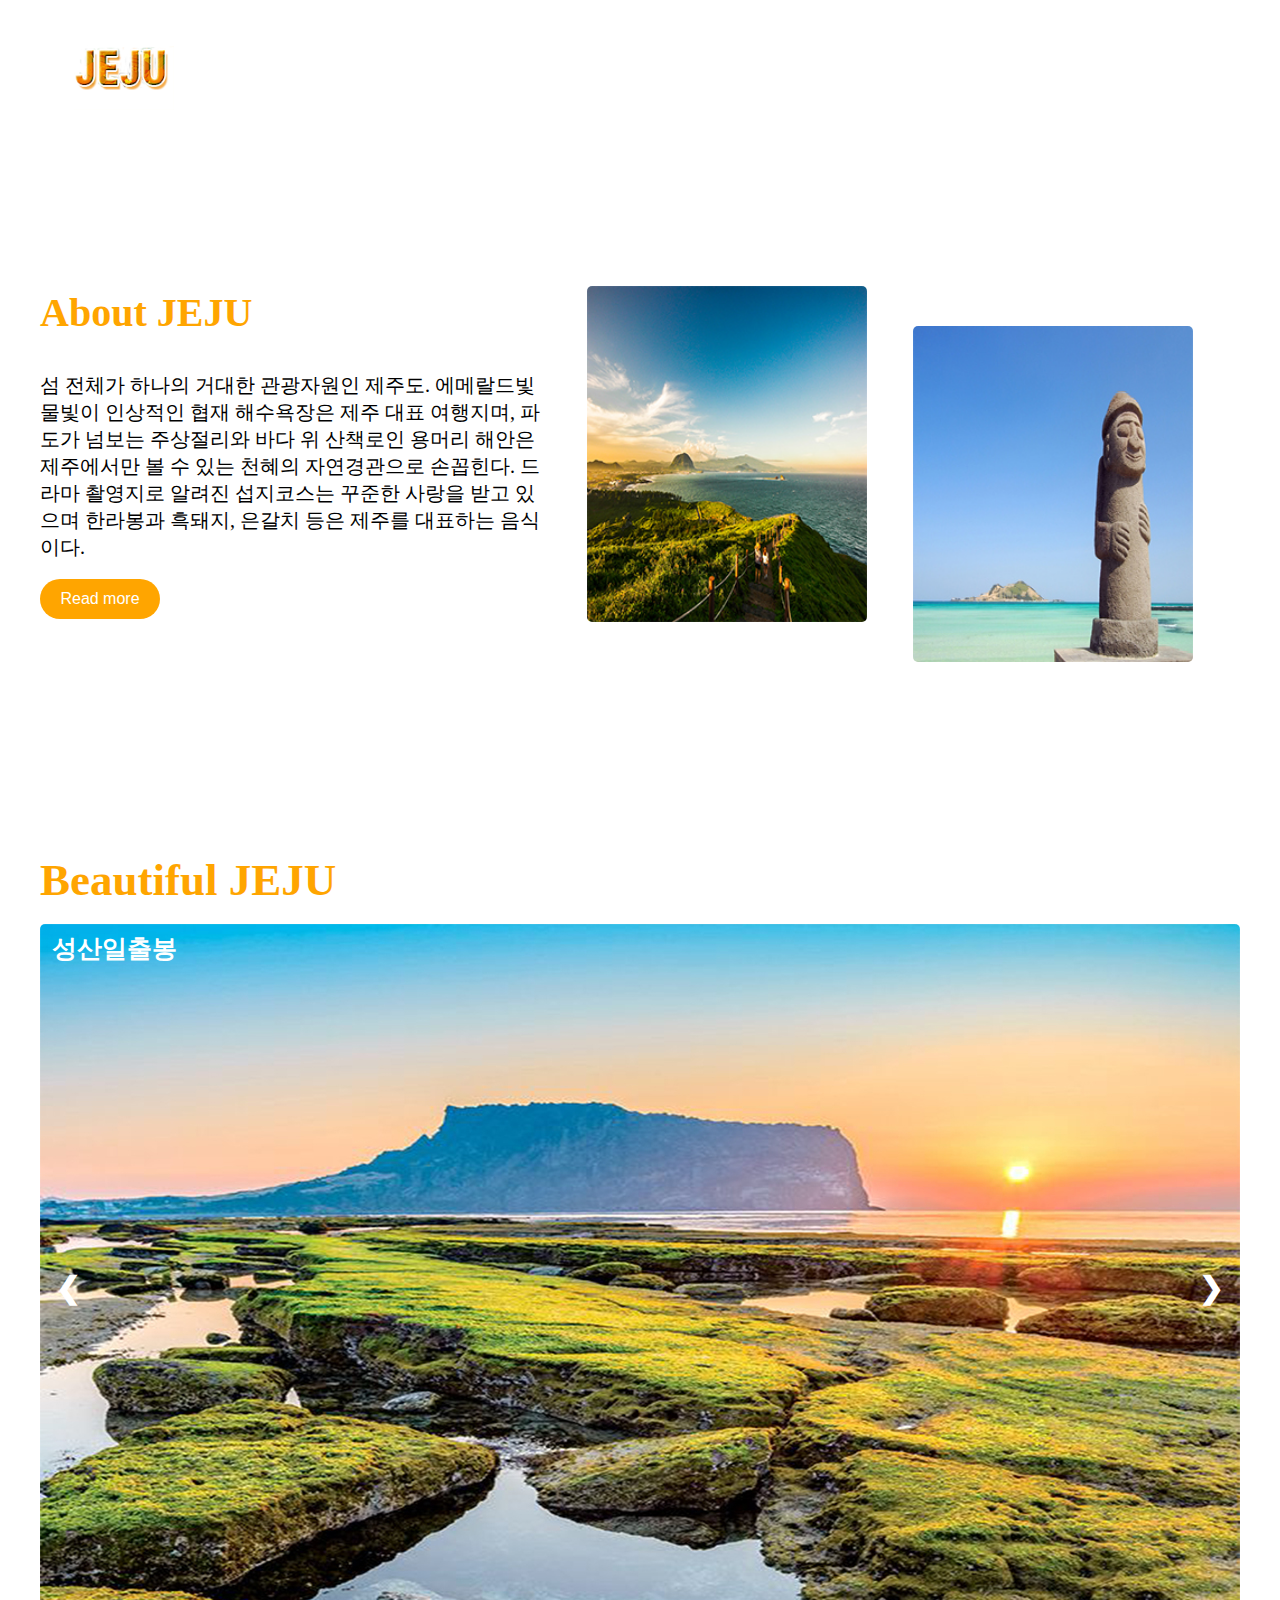
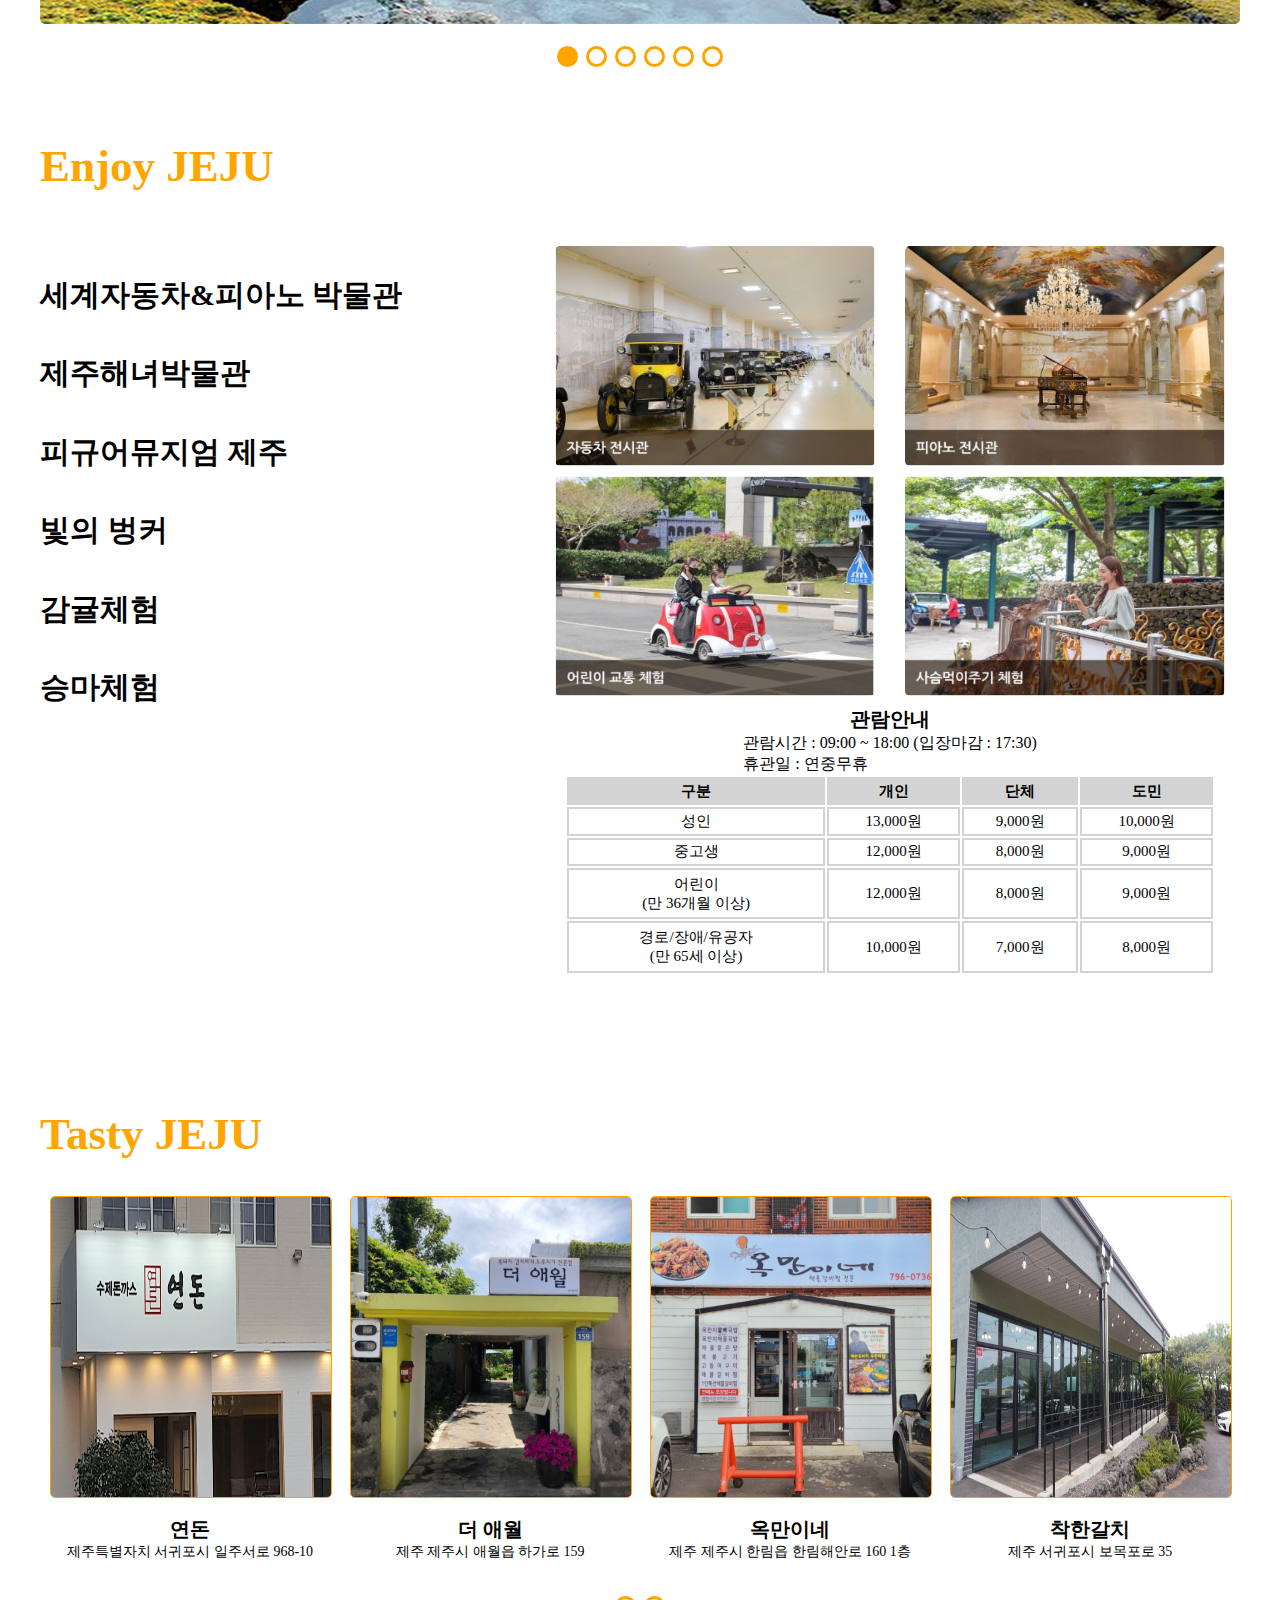
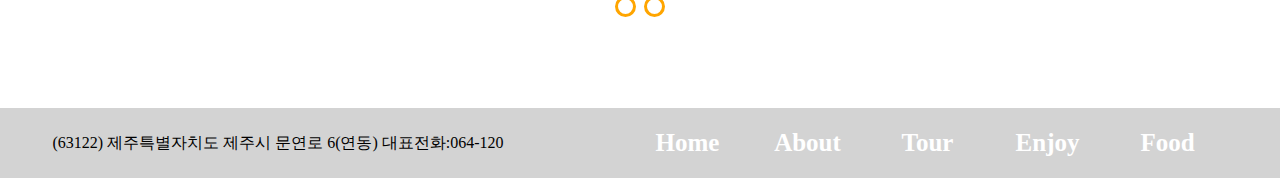
==== commit d5d973e3: "업데이트" ====
--- a/index.html
+++ b/index.html
@@ -25,18 +25,29 @@
     <div id="wrap">
 
     <header>
+        <div id="logo_menu">
+            <div id="logo_div">
+          <img src="img/logo.png" alt="logo" id="logo">
+          </div>
+          <div id="menu_div">
+          <img src="img/menu.png" alt="menu" class="menu">
+        </div>
+          </div>
         <video src="video/header2.mp4" autoplay loop muted></video>
         <div id="headerul">
           <ul>
-              <li><a href="index.html"><img src="img/logo.png" alt="logo"></a></li>
+              <li><a href="index.html"><img src="img/logo.png" alt="logo" id="logo"></a></li>
               <li><a href="#sectionone">About</a></li>
               <li><a href="#sectiontwo">Tour</a></li>
               <li><a href="#sectionthree">Enjoy</a></li>
               <li><a href="#sectionfour">Food</a></li>
           </ul>
-        </div>
+         </div>
+          
     </header>
     
+    
+
     <button onclick="topFunction()" id="topbtn" >Top</button>
 
     <script>
@@ -446,7 +457,7 @@
             </div>
           </div>
 
-        </div>
+        </div><br><br><br>
 
     
     
--- a/css/common.css
+++ b/css/common.css
@@ -3,20 +3,29 @@
 
 
 @media (max-width:599px) {
-       header{width: 100%; height: auto; }
-       header video{width: 100%; height: auto;}
-       #headerul{position: absolute;left: 3%; top: 1%;}
-       #headerul ul{display: flex; justify-content: space-around; align-items: center; width: 600px;}
-       #headerul li a{font-size: 30px; color: white; font-weight: bold; }
+       header{width: 100%; height: auto;  }
+       header video{width: 100%; height: auto; display: inline-block;}
+       #headerul{position: absolute;left: 3%; top: 0%; display: none;}
+       #headerul ul{display: flex; justify-content: space-around; align-items: center;
+               width: 600px; z-index: 1;}
+       #headerul li a{font-size: 30px; color: white; font-weight: bold; display: block;
+                      padding: 15px; background-color: blanchedalmond ;}
        #headerul a:hover{color: orange;}
+       #logo_menu{display: flex; justify-content: space-between; align-items: center; width: 100%; line-height: 30px;
+                    position: absolute; z-index: 1;}
+       #logo_div{width: 90%;}
+       #menu_div{width: 15%; }             
+       #logo{width: 100px;height: 80px; cursor: pointer; background-color: aquamarine;}
+       .menu{width: 50px; height: 50px;  cursor: pointer; background-color: bisque;}
+       
        
        footer{width: 100%; height: 70px; background-color: lightgray;}
        #realfooter{display: flex; justify-content: space-between; 
-              align-items: center; width: 100%;}
+              align-items: center; width: 95%;}
        footer span{width: 50%; height: auto; font-size: 75%;}       
        #footerul{ width: 80%; height: 70px;}
        #footerul #a{display: flex; flex-direction: row; justify-content: space-evenly; align-items: center; width: 80%; height: 70px;}
-       #footerul ul li{width: 100%; height: auto;}
+       #footerul ul li{width: 100%; height: auto; text-align: center;}
        #footerul li a{font-size: 1em; color: white; font-weight: bold;}
        #footerul a:hover{color: orange;}
 }
@@ -26,33 +35,39 @@
        header{width: 100%; height: auto; }
        header video{width: 100%; height: auto;}
        #headerul{position: absolute;left: 3%; top: 1%;}
-       #headerul ul{display: flex; justify-content: space-around; align-items: center; width: 600px;}
-       #headerul li a{font-size: 30px; color: white; font-weight: bold; }
+       #headerul ul{display: flex; justify-content: space-around; align-items: center; width: 100%;}
+       #headerul img{width: 90%; height: 90%;}
+       #headerul ul li{width: 100px; text-align: center;}
+       #headerul li a{font-size: 25px; color: white; font-weight: bold;}
        #headerul a:hover{color: orange;}
+       #logo_menu{display: none;}
        
        footer{width: 100%; height: 70px; background-color: lightgray;}
        #realfooter{display: flex; justify-content: space-between; 
-              align-items: center; width: 100%;}
+              align-items: center; width: 95%;}
        footer span{width: 50%; height: auto; font-size: 75%;}       
        #footerul{ width: 80%; height: 70px;}
        #footerul #a{display: flex; flex-direction: row; justify-content: space-evenly; align-items: center; width: 80%; height: 70px;}
-       #footerul ul li{width: 100%; height: auto;}
+       #footerul ul li{width: 100%; height: auto; text-align: center;}
        #footerul li a{font-size: 1em; color: white; font-weight: bold;}
        #footerul a:hover{color: orange;}
 }
 
 
-@media (min-width:1300px) {
+@media (min-width:1200px) {
        header{width: 100%; height: auto; }
        header video{width: 100%; height: auto;}
-       #headerul{position: absolute;left: 3%; top: 1%;}
+       #headerul{position: absolute;left: 5%; top: 3%;}
        #headerul ul{display: flex; justify-content: space-around; align-items: center; width: 600px;}
+       #headerul img{width: 100%; height: 100%;}
+       #headerul ul li{width: 100px; text-align: center;}
        #headerul li a{font-size: 30px; color: white; font-weight: bold; }
        #headerul a:hover{color: orange;}
+       #logo_menu{display: none;}
        
        footer{width: 100%; height: 70px; background-color: lightgray;}
        #realfooter{display: flex; justify-content: space-between; 
-              align-items: center; width: 1300px;}
+              align-items: center; width: 100%;}
        footer span{width: 470px; height: auto; font-size: 100%;}       
        #footerul{ width: 600px; height: 70px;}
        #footerul #a{display: flex; flex-direction: row; justify-content: space-evenly; align-items: center; width: 600px; height: 70px;}
--- a/css/main.css
+++ b/css/main.css
@@ -8,36 +8,33 @@
 
 
 @media (max-width:599px) {
-    #topbtn {display: none; position: fixed; bottom: 20px; right: 50px; z-index: 1; 
-        border: none; background-color: orange; color: white; cursor: pointer; 
-        border-radius: 50px; font-size: 18px; transition: 0.2s ease-in-out;
-        width: 50px; height: 50px;}
+    #topbtn {display: none;}
     #topbtn:hover {background-color: skyblue;  }
     
     #sectionone{width: 100%; height: 600px;  display: flex;
                   align-items: center; }
     #sectionone_div{display: flex;
-        justify-content: space-around; align-items: center; width: 100%; height: auto;}              
-    #sectionone_text{width: 500px; height: auto;  }
-    #sectionone h1{color: orange; font-weight: bold; font-size: 40px;}
-    #sectionone span{font-size: 1em;}
+        justify-content: space-evenly; align-items: center; width: 95%; height: auto;}              
+    #sectionone_text{width: 36%; height: auto;  }
+    #sectionone h1{color: orange; font-weight: bold; font-size: 40px; width: 300px; margin: 0;}
+    #sectionone span{font-size: 80%;}
     #sectionone button{width: 120px; height: 40px; border-radius: 22px; color: white; 
                      background-color: orange; border: none; font-size: 16px; cursor: pointer;}
     #sectionone button:hover{opacity: 0.7;}                
-    #sectionone_img{width: 80%; height: auto;  display: flex; justify-content: space-evenly; 
-        align-items: center;}
-    #sectionone_img img{border-radius: 5px; }
+    #sectionone_img{min-width: 50%; height: auto;  display: flex; justify-content: space-evenly; 
+        align-items: center; }
+    #sectionone_img img{border-radius: 5px; width: 40%; height: auto;}
     #sectiononeimg_one{margin: 0;}
     #sectiononeimg_two{margin: 80px 0 0 0;}
     
     #sectiontwo{width: 100%; height: 950px; display: flex; align-items: center;}
-    #sectiontwo_div{width: 100%; height: 750px; display: flex;
+    #sectiontwo_div{width: 95%; height: 750px; display: flex;
                     flex-direction: column;}
     #sectiontwo_text{width: 350px; height: auto;   margin: 0;}
     #sectiontwo_text h1{color: orange; font-weight: bold; font-size: 45px; }
     
     #sectiontwo_slide{box-sizing: border-box; max-width: 1200px; position: relative; margin: auto;}
-    .mySlides{display: none;}
+    .mySlides{display: none; width: 100%;}
     #sectiontwo_slide img{width: 100%; height: 700px; border-radius: 5px;}
     .prev, .next { cursor: pointer; position: absolute; top: 50%; width: auto; margin-top: -22px;
         padding: 16px; color: white; font-weight: bold; font-size: 30px; transition: 0.4s ease;
@@ -58,7 +55,7 @@
               
     
     #sectionthree{width: 100%; height: 950px; }
-    #sectionthree_div{width: 100%; height: 900px; display: flex; flex-direction: column;
+    #sectionthree_div{width: 95%; height: 900px; display: flex; flex-direction: column;
                       }
     #sectionthree_text{margin: 0;}
     #sectionthree_text h1{color: orange; font-weight: bold; font-size: 45px;} 
@@ -115,7 +112,7 @@
     #box5{width: 100%; height: 460px; display: flex; flex-wrap: wrap; }
     #sectionthree_imgbox5 img{width: 48%; height: 220px; border-radius: 5px;}
     #infobox5{width: 100%; height: auto; display: flex; justify-content: space-evenly; flex-direction: column; }
-    #infobox5 img{width: 100%; height: 100%; border-radius: 0;}
+    #infobox5 img{width: 100%; height: 200px; border-radius: 0;}
     
     #sectionthree_imgbox6{width: 50%; height: 735px;display:none ;}
     #box6{width: 100%; height: 460px; display: flex; flex-wrap: wrap; }
@@ -128,7 +125,7 @@
     #infobox6 b{color: white; font-weight: normal;}
     
     #sectionfour{width: 100%; height: 600px; }
-    #sectionfour_div{width: 100%; height: 600px; display: flex;
+    #sectionfour_div{width: 95%; height: 600px; display: flex;
         flex-direction: column; }
     #sectionfour_text{width: 300px; height: auto;   margin: 0;}
     #sectionfour_text h1{color: orange; font-weight: bold; font-size: 45px; }
@@ -137,7 +134,7 @@
     #sectionfour_slide1 div{width: 90%; height: 400px; display: flex; flex-direction: column; }
     #sectionfour_slide1 div img{width: 90%; height: 300px; border-radius: 5px; border: 1px solid orange;}
     #sectionfour_slide1 div b{font-size: 1em; font-weight: bold;}
-    #sectionfour_slide1 div span{font-size: 80%;}
+    #sectionfour_slide1 div span{font-size: 80%; width: 90%; text-align: center;}
     #none{display: none; width: 100%; height: auto;}
     #sectionfour_slide2{width: 100%; height: auto; display: flex; justify-content: space-evenly;
         align-items: center;  }
@@ -157,25 +154,24 @@
         border-radius: 50px; font-size: 18px; transition: 0.2s ease-in-out;
         width: 50px; height: 50px;}
     #topbtn:hover {background-color: skyblue;  }
-    
     #sectionone{width: 100%; height: 600px;  display: flex;
                   align-items: center; }
     #sectionone_div{display: flex;
-        justify-content: space-evenly; align-items: center; width: 100%; height: auto;}              
+        justify-content: space-evenly; align-items: center; width: 95%; height: auto;}              
     #sectionone_text{width: 36%; height: auto;  }
-    #sectionone h1{color: orange; font-weight: bold; font-size: 40px; }
-    #sectionone span{font-size: 1rem;}
+    #sectionone h1{color: orange; font-weight: bold; font-size: 40px; width: 300px; margin: 0;}
+    #sectionone span{font-size: 80%;}
     #sectionone button{width: 120px; height: 40px; border-radius: 22px; color: white; 
                      background-color: orange; border: none; font-size: 16px; cursor: pointer;}
     #sectionone button:hover{opacity: 0.7;}                
-    #sectionone_img{width: 50%; height: auto;  display: flex; justify-content: space-evenly; 
+    #sectionone_img{min-width: 50%; height: auto;  display: flex; justify-content: space-evenly; 
         align-items: center; }
     #sectionone_img img{border-radius: 5px; width: 40%; height: auto;}
     #sectiononeimg_one{margin: 0;}
     #sectiononeimg_two{margin: 80px 0 0 0;}
     
     #sectiontwo{width: 100%; height: 950px; display: flex; align-items: center;}
-    #sectiontwo_div{width: 100%; height: 750px; display: flex;
+    #sectiontwo_div{width: 95%; height: 750px; display: flex;
                     flex-direction: column;}
     #sectiontwo_text{width: 350px; height: auto;   margin: 0;}
     #sectiontwo_text h1{color: orange; font-weight: bold; font-size: 45px; }
@@ -202,7 +198,7 @@
               
     
     #sectionthree{width: 100%; height: 950px; }
-    #sectionthree_div{width: 100%; height: 900px; display: flex; flex-direction: column;
+    #sectionthree_div{width: 95%; height: 900px; display: flex; flex-direction: column;
                       }
     #sectionthree_text{margin: 0;}
     #sectionthree_text h1{color: orange; font-weight: bold; font-size: 45px;} 
@@ -259,7 +255,7 @@
     #box5{width: 100%; height: 460px; display: flex; flex-wrap: wrap; }
     #sectionthree_imgbox5 img{width: 48%; height: 220px; border-radius: 5px;}
     #infobox5{width: 100%; height: auto; display: flex; justify-content: space-evenly; flex-direction: column; }
-    #infobox5 img{width: 100%; height: 100%; border-radius: 0;}
+    #infobox5 img{width: 100%; height: 200px; border-radius: 0;}
     
     #sectionthree_imgbox6{width: 50%; height: 735px;display:none ;}
     #box6{width: 100%; height: 460px; display: flex; flex-wrap: wrap; }
@@ -272,7 +268,7 @@
     #infobox6 b{color: white; font-weight: normal;}
     
     #sectionfour{width: 100%; height: 600px; }
-    #sectionfour_div{width: 100%; height: 600px; display: flex;
+    #sectionfour_div{width: 95%; height: 600px; display: flex;
         flex-direction: column; }
     #sectionfour_text{width: 300px; height: auto;   margin: 0;}
     #sectionfour_text h1{color: orange; font-weight: bold; font-size: 45px; }
@@ -281,7 +277,7 @@
     #sectionfour_slide1 div{width: 90%; height: 400px; display: flex; flex-direction: column; }
     #sectionfour_slide1 div img{width: 90%; height: 300px; border-radius: 5px; border: 1px solid orange;}
     #sectionfour_slide1 div b{font-size: 1em; font-weight: bold;}
-    #sectionfour_slide1 div span{font-size: 80%;}
+    #sectionfour_slide1 div span{font-size: 80%; width: 90%; text-align: center;}
     #none{display: none; width: 100%; height: auto;}
     #sectionfour_slide2{width: 100%; height: auto; display: flex; justify-content: space-evenly;
         align-items: center;  }
@@ -301,18 +297,17 @@
         border-radius: 50px; font-size: 18px; transition: 0.2s ease-in-out;
         width: 50px; height: 50px;}
     #topbtn:hover {background-color: skyblue;  }
-    
     #sectionone{width: 100%; height: 600px;  display: flex;
                   align-items: center; }
     #sectionone_div{display: flex;
         justify-content: space-around; align-items: center; width: 1200px; height: auto;}              
     #sectionone_text{width: 500px; height: auto;  }
-    #sectionone h1{color: orange; font-weight: bold; font-size: 40px;}
+    #sectionone h1{color: orange; font-weight: bold; font-size: 40px; width: auto;}
     #sectionone span{font-size: 20px;}
     #sectionone button{width: 120px; height: 40px; border-radius: 22px; color: white; 
                      background-color: orange; border: none; font-size: 16px; cursor: pointer;}
     #sectionone button:hover{opacity: 0.7;}                
-    #sectionone_img{width: 600px; height: auto;  display: flex; justify-content: space-evenly; 
+    #sectionone_img{width: 700px; height: auto;  display: flex; justify-content: space-evenly; 
         align-items: center;}
     #sectionone_img img{border-radius: 5px; }
     #sectiononeimg_one{margin: 0;}
@@ -432,7 +427,7 @@
     #sectionfour_slide2 div{width: 280px; height: 400px; display: flex; flex-direction: column; }
     #sectionfour_slide2 div img{width: 280px; height: 300px; border-radius: 5px; border: 1px solid orange;}
     #sectionfour_slide2 div b{font-size: 20px; font-weight: bold;}
-    #sectionfour_slide2 div span{font-size: 14px;}
+    #sectionfour_slide2 div span{font-size: 14px; width: auto;}
     .dot2,.dot3{ cursor: pointer; height: 15px; width: 15px; margin: 0 2px; background-color: white;
         border-radius: 50%; display: inline-block; transition: background-color 0.2s ease;
          border: 3px solid orange;}
